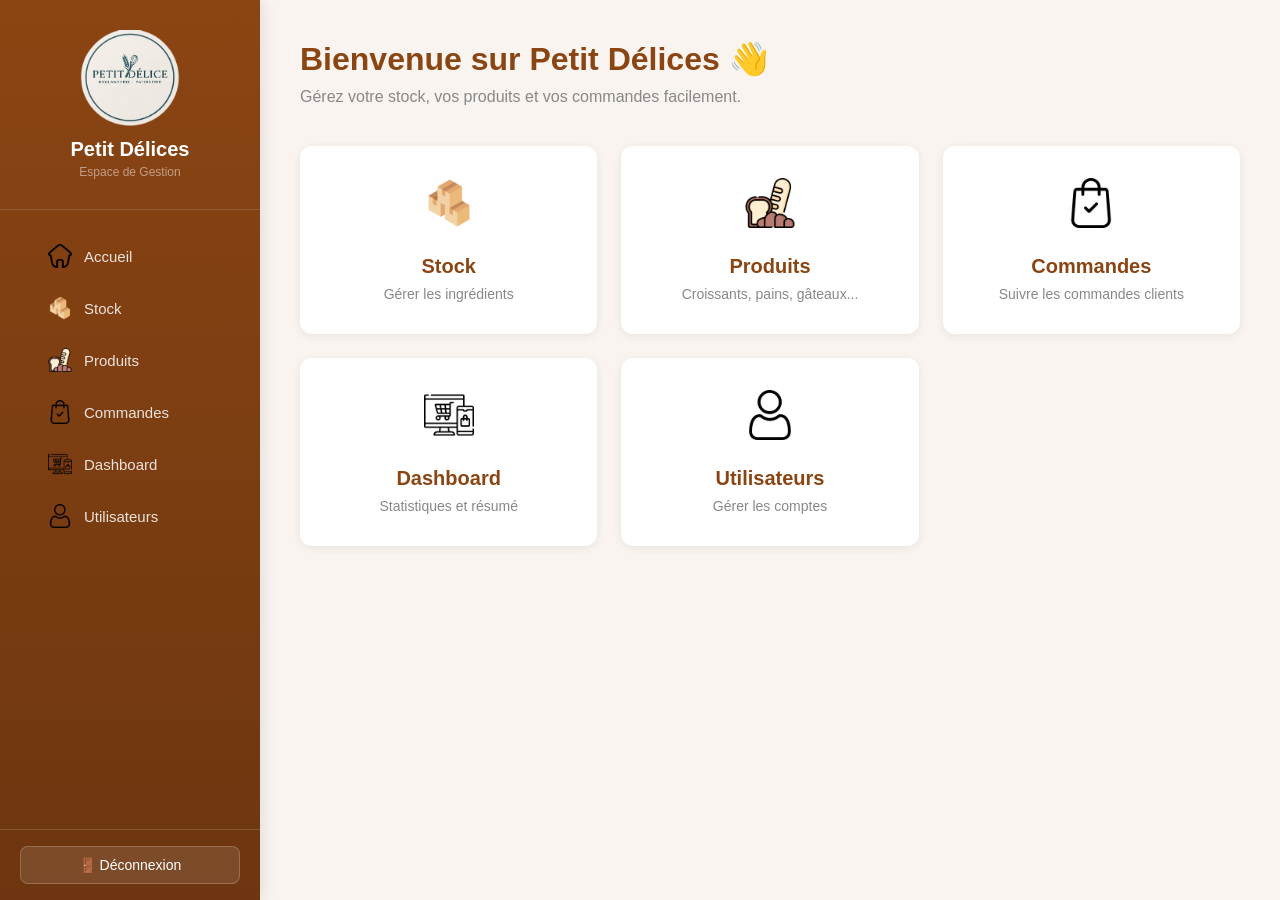
==== index.html @ 23322493 "Initial commit" ====
<!DOCTYPE html>
<html lang="fr">
<head>
  <meta charset="UTF-8">
  <meta name="viewport" content="width=device-width, initial-scale=1.0">
  <title>Petit Délices — Gestion</title>
  <link rel="stylesheet" href="style.css">
  <style>
    /* ============================================
       LAYOUT : SIDEBAR À GAUCHE
       ============================================ */
    body {
      display: flex;
      min-height: 100vh;
      margin: 0;
      background: #f9f4f0;
      font-family: 'Segoe UI', sans-serif;
    }

    /* ✅ SIDEBAR (menu à gauche) */
    .sidebar {
      width: 260px;
      background: linear-gradient(180deg, #8B4513 0%, #6d3610 100%);
      color: white;
      position: fixed;
      top: 0;
      left: 0;
      height: 100vh;
      box-shadow: 2px 0 15px rgba(0,0,0,0.1);
      display: flex;
      flex-direction: column;
      z-index: 100;
    }

    .sidebar-header {
      padding: 30px 20px;
      border-bottom: 1px solid rgba(255,255,255,0.15);
      text-align: center;
    }

    .sidebar-header .logo-img {
      max-width: 100px;
      height: auto;
      display: block;
      margin: 0 auto 12px auto;
      border-radius: 8px;
    }

    .sidebar-header .logo-text {
      font-size: 20px;
      font-weight: bold;
      color: white;
      margin-bottom: 4px;
    }

    .sidebar-header .sous-titre {
      font-size: 12px;
      color: rgba(255, 255, 255, 0.7);
    }

    .sidebar-nav {
      flex: 1;
      padding: 20px 0;
      overflow-y: auto;
    }

    .sidebar-nav a {
      display: flex;
      align-items: center;
      gap: 12px;
      padding: 14px 24px;
      color: rgba(255,255,255,0.85);
      text-decoration: none;
      font-size: 15px;
      transition: all 0.2s;
      border-left: 4px solid transparent;
    }

    .sidebar-nav a:hover {
      background: rgba(255,255,255,0.1);
      color: white;
      border-left-color: #ffd700;
    }

    .sidebar-nav a.actif {
      background: rgba(255,255,255,0.15);
      color: white;
      border-left-color: #ffd700;
      font-weight: 600;
    }

    .sidebar-nav a .icone {
      font-size: 18px;
      width: 24px;
      text-align: center;
    }

    .sidebar-footer {
      padding: 16px 20px;
      border-top: 1px solid rgba(255,255,255,0.15);
    }

    .sidebar-footer .btn-deco {
      width: 100%;
      background: rgba(255,255,255,0.1);
      border: 1px solid rgba(255,255,255,0.2);
      color: white;
      padding: 10px;
      border-radius: 8px;
      cursor: pointer;
      font-size: 14px;
      transition: background 0.2s;
    }

    .sidebar-footer .btn-deco:hover {
      background: rgba(220,53,69,0.8);
    }

    /* ✅ CONTENU PRINCIPAL (à droite de la sidebar) */
    .main-content {
      margin-left: 260px;
      flex: 1;
      padding: 40px;
      min-height: 100vh;
    }

    .main-content h1 {
      color: #8B4513;
      margin-bottom: 10px;
      font-size: 32px;
    }

    .main-content .sous-titre {
      color: #888;
      margin-bottom: 40px;
      font-size: 16px;
    }

    /* ✅ CARTES RACCOURCIS */
    .cartes {
      display: grid;
      grid-template-columns: repeat(auto-fill, minmax(250px, 1fr));
      gap: 24px;
      margin-top: 30px;
    }

    .carte {
      background: white;
      border-radius: 12px;
      padding: 30px;
      text-align: center;
      box-shadow: 0 2px 10px rgba(0,0,0,0.07);
      cursor: pointer;
      transition: all 0.3s;
      border: 2px solid transparent;
    }

    .carte:hover {
      transform: translateY(-5px);
      box-shadow: 0 8px 20px rgba(139,69,19,0.2);
      border-color: #8B4513;
    }

    .carte-icone {
      font-size: 50px;
      margin-bottom: 15px;
    }

    .carte h2 {
      color: #8B4513;
      font-size: 20px;
      margin-bottom: 8px;
    }

    .carte p {
      color: #888;
      font-size: 14px;
    }

    /* ✅ RESPONSIVE */
    @media (max-width: 768px) {
      .sidebar {
        width: 220px;
        transform: translateX(-100%);
        transition: transform 0.3s;
      }
      .sidebar.open {
        transform: translateX(0);
      }
      .main-content {
        margin-left: 0;
        padding: 20px;
      }
    }
  </style>
</head>
<body>

  <!-- ✅ SIDEBAR À GAUCHE -->
  <aside class="sidebar">
    <div class="sidebar-header">
      <img src="./images/logo.png" alt="Logo Petit Délices" class="logo-img">
      <div class="logo-text">Petit Délices</div>
      <div class="sous-titre">Espace de Gestion</div>
    </div>
    
    <nav class="sidebar-nav">
  <a href="index.html">
    <img src="images/accueil.png" alt="Accueil" class="icone-img">
    Accueil
  </a>
  <a href="pages/stock.html">
    <img src="images/stock.png" alt="Stock" class="icone-img">
    Stock
  </a>
  <a href="pages/produits.html">
    <img src="images/produits.png" alt="Produits" class="icone-img">
    Produits
  </a>
  <a href="commandes.html">
    <img src="images/commandes.png" alt="Commandes" class="icone-img">
    Commandes
  </a>
  <a href="pages/dashboard.html">
    <img src="images/dashboard.png" alt="Dashboard" class="icone-img">
    Dashboard
  </a>
  <a href="pages/utilisateurs.html">
    <img src="images/utilisateurs.png" alt="Utilisateurs" class="icone-img">
    Utilisateurs
  </a>
</nav>
    
    <div class="sidebar-footer">
      <button class="btn-deco" onclick="seDeconnecter()">🚪 Déconnexion</button>
    </div>
  </aside>

  <!-- ✅ CONTENU PRINCIPAL À DROITE -->
  <main class="main-content">
    <h1>Bienvenue sur Petit Délices 👋</h1>
    <p class="sous-titre">Gérez votre stock, vos produits et vos commandes facilement.</p>

    <!-- CARTES RACCOURCIS -->
    <div class="cartes">
      <div class="carte" onclick="window.location='pages/stock.html'">
        <div class="carte-icone">
          <img src="images/stock.png" alt="Stock" class="icone-img" style="width: 50px; height: 50px;">
        </div>
        <h2>Stock</h2>
        <p>Gérer les ingrédients</p>
      </div>

      <div class="carte" onclick="window.location='pages/produits.html'">
        <div class="carte-icone">
          <img src="images/produits.png" alt="Produits" class="icone-img" style="width: 50px; height: 50px;">
        </div>
        <h2>Produits</h2>
        <p>Croissants, pains, gâteaux...</p>
      </div>

      <div class="carte" onclick="window.location='commandes.html'">
        <div class="carte-icone">
          <img src="images/commandes.png" alt="Commandes" class="icone-img" style="width: 50px; height: 50px;">
        </div>
        <h2>Commandes</h2>
        <p>Suivre les commandes clients</p>
      </div>

      <div class="carte" onclick="window.location='pages/dashboard.html'">
        <div class="carte-icone">
          <img src="images/dashboard.png" alt="Dashboard" class="icone-img" style="width: 50px; height: 50px;">
        </div>
        <h2>Dashboard</h2>
        <p>Statistiques et résumé</p>
      </div>

      <div class="carte" onclick="window.location='pages/utilisateurs.html'">
        <div class="carte-icone">
          <img src="images/utilisateurs.png" alt="Utilisateurs" class="icone-img" style="width: 50px; height: 50px;">
        </div>
        <h2>Utilisateurs</h2>
        <p>Gérer les comptes</p>
      </div>
    </div>
  </main>
    <script src="https://cdn.socket.io/4.7.5/socket.io.min.js"></script>
<script src="config.js"></script>

  <script src="app.js"></script>
  <script>
    function seDeconnecter() {
      sessionStorage.removeItem("user");
      window.location.href = "login.html";
    }
  </script>
</body>
</html>
---- style.css ----
/* =====================
   GÉNÉRAL
===================== */
* {
  margin: 0;
  padding: 0;
  box-sizing: border-box;
}

body {
  font-family: 'Segoe UI', sans-serif;
  background-color: #fff8f0;
  color: #333;
}

/* =====================
   HEADER
===================== */
header {
  background-color: #8B4513;
  color: white;
  padding: 15px 30px;
  display: flex;
  justify-content: space-between;
  align-items: center;
}

.header-left { display:flex; align-items:center; gap:16px; }
.header-right { display:flex; align-items:center; gap:24px; }
.header-user-block { display:flex; align-items:center; gap:12px; }
.header-user { font-size:13px; opacity:0.85 }
.btn-deconnexion { background:rgba(255,255,255,0.2); border:none; color:white; padding:6px 12px; border-radius:6px; cursor:pointer; font-size:13px }
.logo-img { margin:0; max-width:100px; }

.mode-options { display:grid; grid-template-columns:1fr 1fr; gap:10px; margin-top:6px }
.mode-option { border:2px solid #ddd; background:white; border-radius:10px; padding:14px; cursor:pointer; text-align:center }
.mode-option.selected { border-color:#8B4513; background:#fdf6f0 }
.mode-icone { font-size:24px }
.mode-label { font-weight:500; font-size:14px; margin-top:4px }

.hidden { display:none !important }

.logo {
  font-size: 24px;
  font-weight: bold;
  letter-spacing: 1px;
}

nav a {
  color: white;
  text-decoration: none;
  margin-left: 20px;
  font-size: 15px;
  padding: 6px 12px;
  border-radius: 6px;
  transition: background 0.2s;
}

nav a:hover, nav a.actif {
  background-color: #a0522d;
}

/* =====================
   MAIN
===================== */
main {
  padding: 40px 30px;
}

main h1 {
  font-size: 28px;
  margin-bottom: 10px;
  color: #8B4513;
}

main p {
  color: #666;
  margin-bottom: 30px;
}

/* =====================
   CARTES
===================== */
.cartes {
  display: grid;
  grid-template-columns: repeat(auto-fit, minmax(200px, 1fr));
  gap: 20px;
  margin-top: 20px;
}

.carte {
  background: white;
  border-radius: 12px;
  padding: 30px 20px;
  text-align: center;
  cursor: pointer;
  box-shadow: 0 2px 10px rgba(0,0,0,0.08);
  transition: transform 0.2s, box-shadow 0.2s;
  border-top: 4px solid #8B4513;
}

.carte:hover {
  transform: translateY(-5px);
  box-shadow: 0 6px 20px rgba(0,0,0,0.12);
}

.carte-icone {
  font-size: 40px;
  margin-bottom: 15px;
}

.carte h2 {
  font-size: 18px;
  color: #8B4513;
  margin-bottom: 8px;
}

.carte p {
  font-size: 13px;
  color: #999;
  margin: 0;
}

/* =====================
   ALERTES
===================== */
.alerte-box {
  background: #fff3cd;
  border: 1px solid #ffc107;
  border-radius: 8px;
  padding: 15px 20px;
  margin-bottom: 20px;
  line-height: 2;
}

/* =====================
   BARRE ACTIONS
===================== */
.barre-actions {
  margin-bottom: 20px;
}

.btn-principal {
  background-color: #8B4513;
  color: white;
  border: none;
  padding: 10px 20px;
  border-radius: 8px;
  cursor: pointer;
  font-size: 15px;
  transition: background 0.2s;
}

.btn-principal:hover { background-color: #a0522d; }

.btn-annuler {
  background-color: #ccc;
  color: #333;
  border: none;
  padding: 10px 20px;
  border-radius: 8px;
  cursor: pointer;
  font-size: 15px;
  margin-left: 10px;
}

.btn-supprimer {
  background-color: #dc3545;
  color: white;
  border: none;
  padding: 6px 12px;
  border-radius: 6px;
  cursor: pointer;
}

/* =====================
   FORMULAIRE
===================== */
.formulaire {
  background: white;
  border-radius: 12px;
  padding: 25px;
  margin-bottom: 25px;
  box-shadow: 0 2px 10px rgba(0,0,0,0.08);
  max-width: 500px;
}

.formulaire h3 {
  color: #8B4513;
  margin-bottom: 20px;
}

.form-groupe {
  margin-bottom: 15px;
}

.form-groupe label {
  display: block;
  font-weight: bold;
  margin-bottom: 5px;
  color: #555;
}

.form-groupe input,
.form-groupe select {
  width: 100%;
  padding: 10px;
  border: 1px solid #ddd;
  border-radius: 6px;
  font-size: 14px;
}

.form-boutons { margin-top: 20px; }

/* =====================
   TABLEAU
===================== */
.tableau {
  width: 100%;
  border-collapse: collapse;
  background: white;
  border-radius: 12px;
  overflow: hidden;
  box-shadow: 0 2px 10px rgba(0,0,0,0.08);
}

.tableau thead {
  background-color: #8B4513;
  color: white;
}

.tableau th, .tableau td {
  padding: 14px 18px;
  text-align: left;
  border-bottom: 1px solid #f0e0d0;
}

.tableau tbody tr:hover { background-color: #fff8f0; }

.ligne-rouge { background-color: #ffe5e5 !important; }
.ligne-orange { background-color: #fff3e0 !important; }

.badge {
  padding: 4px 10px;
  border-radius: 20px;
  font-size: 13px;
  font-weight: bold;
}

.badge.vert   { background: #d4edda; color: #155724; }
.badge.orange { background: #fff3cd; color: #856404; }
.badge.rouge  { background: #f8d7da; color: #721c24; }

.input-quantite {
  width: 80px;
  padding: 6px;
  border: 1px solid #ddd;
  border-radius: 6px;
  text-align: center;
}

/* =====================
   FILTRES
===================== */
.filtres {
  display: flex;
  gap: 10px;
  margin-bottom: 20px;
  flex-wrap: wrap;
}

.btn-filtre {
  background: white;
  border: 2px solid #8B4513;
  color: #8B4513;
  padding: 8px 18px;
  border-radius: 20px;
  cursor: pointer;
  font-size: 14px;
  transition: all 0.2s;
}

.btn-filtre:hover,
.btn-filtre.actif-filtre {
  background: #8B4513;
  color: white;
}

/* =====================
   GRILLE PRODUITS
===================== */
.grille-produits {
  display: grid;
  grid-template-columns: repeat(auto-fill, minmax(300px, 1fr));
  gap: 20px;
  margin-top: 10px;
}

.carte-produit {
  background: white;
  border-radius: 12px;
  padding: 20px;
  box-shadow: 0 2px 10px rgba(0,0,0,0.08);
  border-top: 4px solid #8B4513;
  display: flex;
  flex-direction: column;
  gap: 10px;
}

.produit-icone {
  font-size: 36px;
  text-align: center;
}

.produit-info h3 {
  color: #8B4513;
  font-size: 18px;
  margin-bottom: 5px;
}

.produit-description {
  color: #999;
  font-size: 13px;
  margin-bottom: 8px;
}

.produit-details {
  display: flex;
  justify-content: space-between;
  align-items: center;
}

.produit-prix {
  font-size: 20px;
  font-weight: bold;
  color: #8B4513;
}

.produit-quantite {
  font-size: 13px;
  color: #666;
}

.produit-actions {
  display: flex;
  gap: 10px;
  margin-top: 5px;
}

.btn-modifier {
  background: #f0a500;
  color: white;
  border: none;
  padding: 7px 14px;
  border-radius: 6px;
  cursor: pointer;
  flex: 1;
}

.btn-modifier:hover { background: #d4920a; }

/* =====================
   COMMANDES
===================== */
.carte-commande {
  background: white;
  border-radius: 12px;
  padding: 20px 25px;
  margin-bottom: 15px;
  box-shadow: 0 2px 10px rgba(0,0,0,0.08);
  border-left: 5px solid #8B4513;
}

.commande-header {
  display: flex;
  justify-content: space-between;
  align-items: flex-start;
  margin-bottom: 12px;
}

.commande-header h3 { color: #333; margin-bottom: 4px; }

.commande-tel { font-size: 13px; color: #888; }

.commande-produits {
  list-style: none;
  padding: 10px 0;
  border-top: 1px solid #f0e0d0;
  border-bottom: 1px solid #f0e0d0;
  margin-bottom: 12px;
}

.commande-produits li {
  padding: 4px 0;
  font-size: 14px;
  color: #555;
}

.commande-footer {
  display: flex;
  justify-content: space-between;
  align-items: center;
  flex-wrap: wrap;
  gap: 10px;
}

.commande-total {
  font-size: 18px;
  font-weight: bold;
  color: #8B4513;
  display: block;
}

.commande-date, .commande-notes {
  font-size: 13px;
  color: #888;
  display: block;
  margin-top: 3px;
}

.commande-actions { display: flex; gap: 10px; align-items: center; }

.btn-avancer {
  background: #28a745;
  color: white;
  border: none;
  padding: 8px 14px;
  border-radius: 6px;
  cursor: pointer;
  font-size: 13px;
}

.btn-avancer:hover { background: #218838; }

.badge.bleu  { background: #cce5ff; color: #004085; }
.badge.gris  { background: #e2e3e5; color: #383d41; }

/* Formulaire commande */
.ligne-produit {
  display: flex;
  gap: 8px;
  margin-bottom: 8px;
  flex-wrap: wrap;
}

.ligne-produit .input-produit-nom  { flex: 2; min-width: 150px; padding: 8px; border: 1px solid #ddd; border-radius: 6px; }
.ligne-produit .input-produit-qte  { flex: 1; min-width: 60px;  padding: 8px; border: 1px solid #ddd; border-radius: 6px; }
.ligne-produit .input-produit-prix { flex: 1; min-width: 100px; padding: 8px; border: 1px solid #ddd; border-radius: 6px; }

.btn-ajouter-ligne {
  background: none;
  border: 2px dashed #8B4513;
  color: #8B4513;
  padding: 7px 15px;
  border-radius: 6px;
  cursor: pointer;
  margin-top: 5px;
  font-size: 13px;
}

.btn-supprimer-ligne {
  background: #dc3545;
  color: white;
  border: none;
  border-radius: 6px;
  padding: 8px 10px;
  cursor: pointer;
}

/* =====================
   DASHBOARD - STATS
===================== */
.stats-grille {
  display: grid;
  grid-template-columns: repeat(auto-fit, minmax(180px, 1fr));
  gap: 20px;
  margin-bottom: 30px;
}

.stat-carte {
  border-radius: 12px;
  padding: 20px;
  display: flex;
  align-items: center;
  gap: 15px;
  box-shadow: 0 2px 10px rgba(0,0,0,0.08);
  color: white;
}

.stat-carte.bleu   { background: #007bff; }
.stat-carte.orange { background: #fd7e14; }
.stat-carte.vert   { background: #28a745; }
.stat-carte.marron { background: #8B4513; }

.stat-icone { font-size: 36px; }

.stat-valeur {
  display: block;
  font-size: 28px;
  font-weight: bold;
  line-height: 1;
}

.stat-label {
  font-size: 13px;
  opacity: 0.85;
  margin-top: 4px;
  display: block;
}

/* =====================
   DASHBOARD - COLONNES
===================== */
.dashboard-colonnes {
  display: grid;
  grid-template-columns: 1fr 1fr;
  gap: 20px;
}

@media (max-width: 700px) {
  .dashboard-colonnes { grid-template-columns: 1fr; }
}

.dashboard-bloc {
  background: white;
  border-radius: 12px;
  padding: 20px 25px;
  box-shadow: 0 2px 10px rgba(0,0,0,0.08);
}

.dashboard-bloc h2 {
  color: #8B4513;
  margin-bottom: 15px;
  font-size: 17px;
}

/* Alertes stock */
.alerte-ligne {
  padding: 10px 14px;
  border-radius: 8px;
  margin-bottom: 8px;
  font-size: 14px;
}

.alerte-ligne.rouge  { background: #f8d7da; color: #721c24; }
.alerte-ligne.orange { background: #fff3cd; color: #856404; }

.ok-message { color: #28a745; font-weight: bold; font-size: 14px; }

/* Commandes récentes */
.commande-ligne {
  display: flex;
  justify-content: space-between;
  align-items: center;
  padding: 10px 0;
  border-bottom: 1px solid #f0e0d0;
  font-size: 14px;
}

.commande-ligne:last-child { border-bottom: none; }

.commande-ligne-date {
  display: block;
  font-size: 12px;
  color: #999;
  margin-top: 2px;
}

.commande-ligne-total {
  display: block;
  font-weight: bold;
  color: #8B4513;
  margin-top: 4px;
  font-size: 13px;
}

/* Top produits */
.top-produit-ligne {
  display: flex;
  align-items: center;
  gap: 12px;
  margin-bottom: 12px;
}

.top-rang  { font-size: 20px; width: 28px; }
.top-nom   { width: 150px; font-size: 14px; font-weight: bold; color: #333; }
.top-qte   { font-size: 13px; color: #888; width: 70px; text-align: right; }

.top-barre-container {
  flex: 1;
  background: #f0e0d0;
  border-radius: 10px;
  height: 12px;
  overflow: hidden;
}

.top-barre {
  height: 100%;
  background: #8B4513;
  border-radius: 10px;
  transition: width 0.5s ease;
}

/* =====================
   PAGE CLIENT
===================== */
.filtres-client {
  display: flex;
  gap: 10px;
  flex-wrap: wrap;
  margin-bottom: 20px;
}

.catalogue {
  display: grid;
  grid-template-columns: repeat(auto-fit, minmax(220px, 1fr));
  gap: 16px;
  margin: 20px 0;
}

.carte-client {
  background: white;
  border-radius: 12px;
  padding: 20px;
  border: 2px solid transparent;
  box-shadow: 0 2px 10px rgba(0,0,0,0.07);
  cursor: pointer;
  transition: border-color 0.2s, background 0.2s;
  position: relative;
}

.carte-client:hover { border-color: #8B4513; }
.carte-client.selectionnee { border-color: #8B4513; background: #fdf6f0; }
.carte-client.rupture { opacity: 0.5; cursor: not-allowed; }

.carte-client .produit-icone { font-size: 36px; margin-bottom: 10px; }
.carte-client h3 { color: #333; margin-bottom: 4px; font-size: 16px; }
.carte-client .prix { color: #8B4513; font-weight: bold; font-size: 18px; margin-top: 8px; }
.carte-client .dispo { font-size: 12px; margin-top: 6px; }

.badge-selection {
  position: absolute;
  top: 10px;
  right: 10px;
  background: #8B4513;
  color: white;
  border-radius: 50%;
  width: 24px;
  height: 24px;
  display: none;
  align-items: center;
  justify-content: center;
  font-size: 13px;
}

.carte-client.selectionnee .badge-selection { display: flex; }

.qte-controle {
  display: none;
  align-items: center;
  gap: 10px;
  margin-top: 12px;
}

.carte-client.selectionnee .qte-controle { display: flex; }

.btn-qte {
  background: #8B4513;
  color: white;
  border: none;
  width: 30px;
  height: 30px;
  border-radius: 50%;
  font-size: 20px;
  cursor: pointer;
  display: flex;
  align-items: center;
  justify-content: center;
  line-height: 1;
}

.btn-qte:hover { background: #7a3a10; }

.qte-valeur {
  font-weight: bold;
  font-size: 16px;
  min-width: 24px;
  text-align: center;
}

/* =====================
   PANIER FLOTTANT
===================== */
.panier-fixe {
  position: fixed;
  bottom: 24px;
  right: 24px;
  background: #8B4513;
  color: white;
  border: none;
  border-radius: 50px;
  padding: 14px 24px;
  font-size: 15px;
  cursor: pointer;
  box-shadow: 0 4px 20px rgba(139,69,19,0.4);
  display: none;
  z-index: 100;
  transition: background 0.2s;
}

.panier-fixe:hover { background: #7a3a10; }

/* =====================
   SECTION PANIER
===================== */
.section-panier {
  background: white;
  border-radius: 12px;
  padding: 24px;
  margin-top: 24px;
  box-shadow: 0 2px 10px rgba(0,0,0,0.08);
  display: none;
}

.section-panier h2 { color: #8B4513; margin-bottom: 16px; }

.ligne-panier {
  display: flex;
  justify-content: space-between;
  align-items: center;
  padding: 10px 0;
  border-bottom: 1px solid #f0e0d0;
  font-size: 14px;
  color: #444;
}

.ligne-panier:last-child { border-bottom: none; }

.total-panier {
  font-size: 20px;
  font-weight: bold;
  color: #8B4513;
  text-align: right;
  margin-top: 14px;
  padding-top: 10px;
  border-top: 2px solid #f0e0d0;
}

/* =====================
   FORMULAIRE CLIENT
===================== */
.form-commande { margin-top: 24px; }

.form-commande h3 {
  color: #555;
  margin-bottom: 16px;
  font-size: 16px;
  font-weight: 500;
}

.form-commande .form-groupe { margin-bottom: 14px; }

.form-commande label {
  display: block;
  margin-bottom: 5px;
  font-size: 13px;
  color: #666;
}

.form-commande input,
.form-commande textarea {
  width: 100%;
  padding: 10px 12px;
  border: 1px solid #ddd;
  border-radius: 8px;
  font-size: 14px;
  box-sizing: border-box;
  transition: border-color 0.2s;
}

.form-commande input:focus,
.form-commande textarea:focus {
  outline: none;
  border-color: #8B4513;
}

.btn-commander {
  width: 100%;
  background: #8B4513;
  color: white;
  border: none;
  padding: 14px;
  border-radius: 10px;
  font-size: 16px;
  cursor: pointer;
  margin-top: 12px;
  transition: background 0.2s;
}

.btn-commander:hover { background: #7a3a10; }

/* =====================
   CONFIRMATION
===================== */
.confirmation {
  display: none;
  text-align: center;
  padding: 50px 20px;
  background: white;
  border-radius: 12px;
  margin-top: 24px;
  box-shadow: 0 2px 10px rgba(0,0,0,0.08);
}

.confirmation .icone { font-size: 64px; }

.confirmation h2 {
  color: #28a745;
  margin: 16px 0 8px;
  font-size: 22px;
}

.confirmation p {
  color: #888;
  font-size: 15px;
  line-height: 1.6;
}

/* =====================
   HERO PAGE CLIENT
===================== */
.hero {
  text-align: center;
  padding: 40px 20px 24px;
}

.hero h1 {
  font-size: 28px;
  color: #8B4513;
  margin-bottom: 8px;
}

.hero p {
  color: #888;
  font-size: 15px;
}

/* =====================
   RESPONSIVE MOBILE
===================== */
@media (max-width: 600px) {
  .catalogue {
    grid-template-columns: 1fr 1fr;
    gap: 10px;
  }

  .carte-client { padding: 14px; }
  .carte-client .produit-icone { font-size: 28px; }
  .carte-client h3 { font-size: 14px; }
  .carte-client .prix { font-size: 15px; }

  .panier-fixe {
    bottom: 16px;
    right: 16px;
    padding: 12px 18px;
    font-size: 14px;
  }
}

/* =====================
   CHOIX LIVRAISON
===================== */
.choix-livraison {
  display: grid;
  grid-template-columns: 1fr 1fr;
  gap: 12px;
  margin-top: 6px;
}

.option-livraison {
  border: 2px solid #ddd;
  border-radius: 10px;
  padding: 14px;
  cursor: pointer;
  transition: border-color 0.2s, background 0.2s;
  display: flex;
  flex-direction: column;
  align-items: center;
  text-align: center;
  gap: 4px;
}

.option-livraison:hover { border-color: #8B4513; }

.option-livraison.selectionnee {
  border-color: #8B4513;
  background: #fdf6f0;
}

.livraison-icone { font-size: 28px; }

.livraison-titre {
  font-weight: 500;
  font-size: 14px;
  color: #333;
}

.livraison-desc {
  font-size: 12px;
  color: #888;
}

@media (max-width: 500px) {
  .choix-livraison { grid-template-columns: 1fr; }
}

.btn-ajouter-qte {
  background: #28a745;
  color: white;
  border: none;
  padding: 6px 10px;
  border-radius: 6px;
  cursor: pointer;
  font-size: 12px;
  margin-right: 5px;
}

.btn-ajouter-qte:hover { background: #218838; }

.btn-modifier-ing {
  background: #007bff;
  color: white;
  border: none;
  padding: 6px 10px;
  border-radius: 6px;
  cursor: pointer;
  font-size: 12px;
  margin-right: 5px;
}

.btn-modifier-ing:hover { background: #0069d9; }

/* Design des Onglets Client */
.tabs-client {
  display: flex;
  gap: 10px;
  margin-bottom: 25px;
  border-bottom: 2px solid #f0e0d0;
  padding-bottom: 10px;
}
.tab-btn {
  background: transparent;
  border: none;
  font-size: 16px;
  color: #888;
  cursor: pointer;
  padding: 10px 20px;
  border-radius: 8px;
  transition: all 0.3s ease;
}
.tab-btn:hover { background: #fdf6f0; color: #8B4513; }
.tab-btn.actif { background: #8B4513; color: white; font-weight: bold; }

/* Grille Historique */
.grille-historique {
  display: grid;
  grid-template-columns: repeat(auto-fill, minmax(300px, 1fr));
  gap: 20px;
}
.carte-historique {
  background: white;
  border-radius: 12px;
  padding: 20px;
  box-shadow: 0 4px 15px rgba(0,0,0,0.05);
  border-left: 5px solid #ccc;
  position: relative;
}
.carte-historique.statut-attente { border-left-color: #f0a500; }
.carte-historique.statut-livre { border-left-color: #28a745; }
.carte-historique.statut-annule { border-left-color: #dc3545; opacity: 0.7; }

.btn-annuler-cmd {
  background: #dc3545;
  color: white;
  border: none;
  padding: 8px 12px;
  border-radius: 6px;
  cursor: pointer;
  font-size: 13px;
  width: 100%;
  margin-top: 15px;
  display: flex;
  align-items: center;
  justify-content: center;
  gap: 8px;
}
.btn-annuler-cmd:hover { background: #c82333; }
.timer-annulation { font-weight: bold; font-family: monospace; font-size: 14px; }

/* ============================================
   LAYOUT ADMIN : SIDEBAR À GAUCHE
   ============================================ */

body.admin-layout {
  display: flex;
  min-height: 100vh;
  margin: 0;
  background: #f9f4f0;
}

/* ✅ SIDEBAR (menu à gauche) */
.sidebar {
  width: 240px;
  background: linear-gradient(180deg, #8B4513 0%, #6d3610 100%);
  color: white;
  padding: 0;
  position: fixed;
  top: 0;
  left: 0;
  height: 100vh;
  box-shadow: 2px 0 15px rgba(0,0,0,0.1);
  display: flex;
  flex-direction: column;
  z-index: 100;
}

.sidebar-header {
  padding: 24px 20px;
  border-bottom: 1px solid rgba(255,255,255,0.15);
  text-align: center;
}

.sidebar-header .logo {
  font-size: 22px;
  font-weight: bold;
  margin-bottom: 4px;
}

.sidebar-header .sous-titre {
  font-size: 12px;
  opacity: 0.7;
}

.sidebar-nav {
  flex: 1;
  padding: 20px 0;
  overflow-y: auto;
}

.sidebar-nav a {
  display: flex;
  align-items: center;
  gap: 12px;
  padding: 14px 24px;
  color: rgba(255,255,255,0.85);
  text-decoration: none;
  font-size: 15px;
  transition: all 0.2s;
  border-left: 4px solid transparent;
}

.sidebar-nav a:hover {
  background: rgba(255,255,255,0.1);
  color: white;
  border-left-color: #ffd700;
}

.sidebar-nav a.actif {
  background: rgba(255,255,255,0.15);
  color: white;
  border-left-color: #ffd700;
  font-weight: 600;
}

.sidebar-nav a .icone {
  font-size: 18px;
  width: 24px;
  text-align: center;
}
/* ✅ Icônes images dans la sidebar */
.sidebar-nav a .icone-img {
  width: 24px;
  height: 24px;
  object-fit: contain;
  flex-shrink: 0;
 /* Rend l'image blanche */
  transition: filter 0.2s;
}

.sidebar-nav a:hover .icone-img {
  filter: brightness(0) invert(1);
}

.sidebar-nav a.actif .icone-img {
  filter: brightness(0) invert(0.85) sepia(1) saturate(5) hue-rotate(10deg); /* Couleur dorée */
}
.sidebar-footer {
  padding: 16px 20px;
  border-top: 1px solid rgba(255,255,255,0.15);
}

.sidebar-footer .btn-deco {
  width: 100%;
  background: rgba(255,255,255,0.1);
  border: 1px solid rgba(255,255,255,0.2);
  color: white;
  padding: 10px;
  border-radius: 8px;
  cursor: pointer;
  font-size: 14px;
  transition: background 0.2s;
}

.sidebar-footer .btn-deco:hover {
  background: rgba(220,53,69,0.8);
}

/* ✅ CONTENU PRINCIPAL (à droite de la sidebar) */
.main-content {
  margin-left: 240px;
  flex: 1;
  padding: 30px 40px;
  min-height: 100vh;
}

.main-content h1 {
  color: #8B4513;
  margin-bottom: 8px;
  font-size: 28px;
}

.main-content .sous-titre {
  color: #888;
  margin-bottom: 30px;
  font-size: 15px;
}

/* ✅ RESPONSIVE : Sur mobile, la sidebar devient un drawer */
@media (max-width: 768px) {
  .sidebar {
    width: 220px;
    transform: translateX(-100%);
    transition: transform 0.3s;
  }
  .sidebar.open {
    transform: translateX(0);
  }
  .main-content {
    margin-left: 0;
    padding: 20px;
  }
}

/* ============================================
   STYLE DU LOGO
   ============================================ */

.logo-img {
  max-width: 140px; /* Ajuste cette valeur selon la taille de ton logo */
  height: auto;
  display: block;
  margin: 0 auto 10px auto; /* Centré avec un petit espace en dessous */
}

.sidebar-header .logo-text {
  font-size: 18px;
  font-weight: bold;
  color: white;
  text-align: center;
  margin-bottom: 4px;
}

.sidebar-header .sous-titre {
  font-size: 12px;
  color: rgba(255, 255, 255, 0.7);
  text-align: center;
}

/* Pour l'en-tête des pages clients (si différent) */
.header-client .logo-img {
  max-width: 120px;
  height: auto;
}
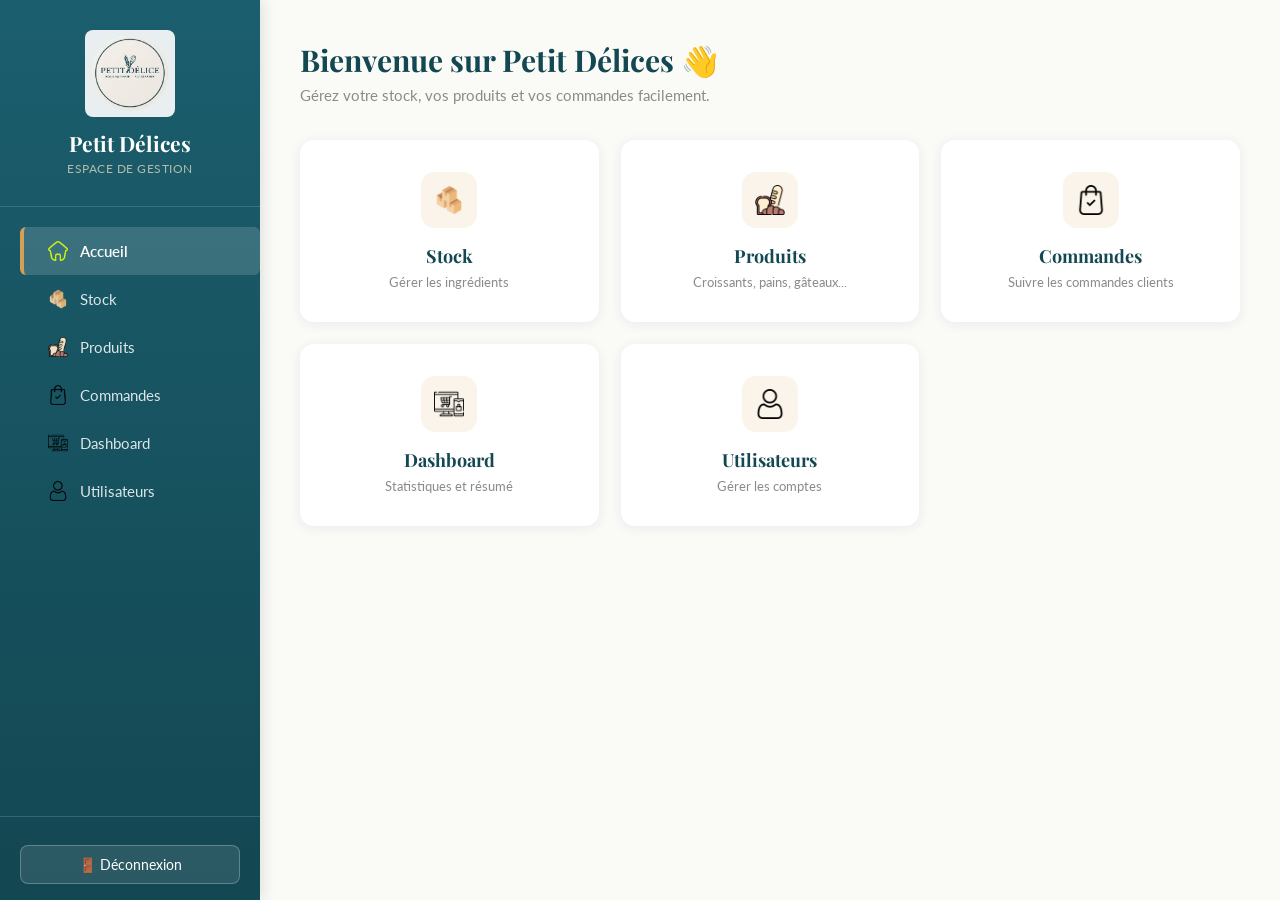
==== commit 15fa3b14: "update design" ====
--- a/index.html
+++ b/index.html
@@ -5,28 +5,101 @@
   <meta name="viewport" content="width=device-width, initial-scale=1.0">
   <title>Petit Délices — Gestion</title>
   <link rel="stylesheet" href="style.css">
+  <link href="https://fonts.googleapis.com/css2?family=Playfair+Display:wght@600;700&family=Lato:wght@400;600;700&display=swap" rel="stylesheet">
   <style>
-    /* ============================================
-       LAYOUT : SIDEBAR À GAUCHE
-       ============================================ */
+    :root {
+      --teal: #1B5E6E;
+      --teal-dark: #134752;
+      --gold: #D4A055;
+      --gold-dark: #B8843E;
+      --cream: #F5E6C8;
+      --bg: #FAFAF7;
+      --text: #2C2C2C;
+      --muted: #8A8A8A;
+    }
+
+    * { box-sizing: border-box; }
+
     body {
       display: flex;
       min-height: 100vh;
       margin: 0;
-      background: #f9f4f0;
-      font-family: 'Segoe UI', sans-serif;
-    }
-
-    /* ✅ SIDEBAR (menu à gauche) */
+      background: var(--bg);
+      font-family: 'Lato', sans-serif;
+      color: var(--text);
+    }
+
+    h1, h2 { font-family: 'Playfair Display', serif; }
+
+    /* ✅ TOPBAR MOBILE */
+    .topbar-mobile {
+      display: none;
+      align-items: center;
+      gap: 14px;
+      position: fixed;
+      top: 0; left: 0; right: 0;
+      height: 58px;
+      background: var(--teal-dark);
+      color: white;
+      padding: 0 16px;
+      z-index: 90;
+      box-shadow: 0 2px 10px rgba(0,0,0,0.15);
+    }
+
+    .btn-hamburger {
+      background: rgba(255,255,255,0.12);
+      border: 1px solid rgba(255,255,255,0.25);
+      color: white;
+      font-size: 18px;
+      width: 38px; height: 38px;
+      border-radius: 8px;
+      cursor: pointer;
+      flex-shrink: 0;
+    }
+
+    .topbar-titre {
+      font-family: 'Playfair Display', serif;
+      font-size: 17px;
+      font-weight: 700;
+      white-space: nowrap;
+      overflow: hidden;
+      text-overflow: ellipsis;
+    }
+
+    .sidebar-overlay {
+      position: fixed;
+      inset: 0;
+      background: rgba(0,0,0,0.45);
+      z-index: 95;
+      opacity: 0;
+      pointer-events: none;
+      transition: opacity 0.25s;
+    }
+    .sidebar-overlay.open { opacity: 1; pointer-events: auto; }
+
+    .btn-fermer-sidebar {
+      display: none;
+      position: absolute;
+      top: 14px; right: 14px;
+      background: rgba(255,255,255,0.12);
+      border: 1px solid rgba(255,255,255,0.25);
+      color: white;
+      width: 30px; height: 30px;
+      border-radius: 50%;
+      cursor: pointer;
+      font-size: 14px;
+      line-height: 1;
+    }
+
+    /* ✅ SIDEBAR */
     .sidebar {
       width: 260px;
-      background: linear-gradient(180deg, #8B4513 0%, #6d3610 100%);
+      background: linear-gradient(180deg, var(--teal) 0%, var(--teal-dark) 100%);
       color: white;
       position: fixed;
-      top: 0;
-      left: 0;
+      top: 0; left: 0;
       height: 100vh;
-      box-shadow: 2px 0 15px rgba(0,0,0,0.1);
+      box-shadow: 2px 0 15px rgba(0,0,0,0.12);
       display: flex;
       flex-direction: column;
       z-index: 100;
@@ -36,34 +109,32 @@
       padding: 30px 20px;
       border-bottom: 1px solid rgba(255,255,255,0.15);
       text-align: center;
-    }
-
+      position: relative;
+    }
     .sidebar-header .logo-img {
-      max-width: 100px;
+      max-width: 90px;
       height: auto;
       display: block;
       margin: 0 auto 12px auto;
       border-radius: 8px;
-    }
-
+      background: rgba(255,255,255,0.9);
+      padding: 6px;
+    }
     .sidebar-header .logo-text {
-      font-size: 20px;
-      font-weight: bold;
+      font-family: 'Playfair Display', serif;
+      font-size: 21px;
+      font-weight: 700;
       color: white;
       margin-bottom: 4px;
     }
-
     .sidebar-header .sous-titre {
       font-size: 12px;
-      color: rgba(255, 255, 255, 0.7);
-    }
-
-    .sidebar-nav {
-      flex: 1;
-      padding: 20px 0;
-      overflow-y: auto;
-    }
-
+      color: var(--cream);
+      letter-spacing: 0.5px;
+      text-transform: uppercase;
+    }
+
+    .sidebar-nav { flex: 1; padding: 20px 0; overflow-y: auto; }
     .sidebar-nav a {
       display: flex;
       align-items: center;
@@ -72,166 +143,150 @@
       color: rgba(255,255,255,0.85);
       text-decoration: none;
       font-size: 15px;
+      white-space: nowrap;
       transition: all 0.2s;
       border-left: 4px solid transparent;
     }
-
-    .sidebar-nav a:hover {
-      background: rgba(255,255,255,0.1);
-      color: white;
-      border-left-color: #ffd700;
-    }
-
-    .sidebar-nav a.actif {
-      background: rgba(255,255,255,0.15);
-      color: white;
-      border-left-color: #ffd700;
-      font-weight: 600;
-    }
-
-    .sidebar-nav a .icone {
-      font-size: 18px;
-      width: 24px;
-      text-align: center;
-    }
-
-    .sidebar-footer {
-      padding: 16px 20px;
-      border-top: 1px solid rgba(255,255,255,0.15);
-    }
-
+    .sidebar-nav a:hover { background: rgba(255,255,255,0.1); color: white; border-left-color: var(--gold); }
+    .sidebar-nav a.actif { background: rgba(255,255,255,0.15); color: white; border-left-color: var(--gold); font-weight: 600; }
+    .sidebar-nav a .icone-img { width: 20px; height: 20px; object-fit: contain; flex-shrink: 0; opacity: 0.92; }
+
+    .sidebar-footer { padding: 16px 20px; border-top: 1px solid rgba(255,255,255,0.15); }
+    .sidebar-footer .user-info { font-size: 13px; opacity: 0.9; text-align: center; margin-bottom: 12px; }
     .sidebar-footer .btn-deco {
       width: 100%;
       background: rgba(255,255,255,0.1);
-      border: 1px solid rgba(255,255,255,0.2);
+      border: 1px solid rgba(255,255,255,0.25);
       color: white;
       padding: 10px;
       border-radius: 8px;
       cursor: pointer;
       font-size: 14px;
+      font-family: 'Lato', sans-serif;
       transition: background 0.2s;
     }
-
-    .sidebar-footer .btn-deco:hover {
-      background: rgba(220,53,69,0.8);
-    }
-
-    /* ✅ CONTENU PRINCIPAL (à droite de la sidebar) */
-    .main-content {
-      margin-left: 260px;
-      flex: 1;
-      padding: 40px;
-      min-height: 100vh;
-    }
-
-    .main-content h1 {
-      color: #8B4513;
-      margin-bottom: 10px;
-      font-size: 32px;
-    }
-
-    .main-content .sous-titre {
-      color: #888;
-      margin-bottom: 40px;
-      font-size: 16px;
-    }
+    .sidebar-footer .btn-deco:hover { background: rgba(217,83,79,0.85); border-color: rgba(217,83,79,0.85); }
+
+    /* ✅ CONTENU PRINCIPAL */
+    .main-content { margin-left: 260px; flex: 1; padding: 40px; min-height: 100vh; }
+    .main-content h1 { color: var(--teal-dark); margin: 0 0 6px 0; font-size: 30px; }
+    .main-content .sous-titre { color: var(--muted); margin-bottom: 36px; font-size: 15px; }
 
     /* ✅ CARTES RACCOURCIS */
     .cartes {
       display: grid;
-      grid-template-columns: repeat(auto-fill, minmax(250px, 1fr));
-      gap: 24px;
-      margin-top: 30px;
+      grid-template-columns: repeat(auto-fill, minmax(230px, 1fr));
+      gap: 22px;
+      margin-top: 10px;
     }
 
     .carte {
       background: white;
-      border-radius: 12px;
-      padding: 30px;
+      border-radius: 14px;
+      padding: 30px 24px;
       text-align: center;
-      box-shadow: 0 2px 10px rgba(0,0,0,0.07);
+      box-shadow: 0 2px 12px rgba(27,94,110,0.08);
       cursor: pointer;
-      transition: all 0.3s;
+      transition: all 0.25s;
       border: 2px solid transparent;
     }
-
     .carte:hover {
       transform: translateY(-5px);
-      box-shadow: 0 8px 20px rgba(139,69,19,0.2);
-      border-color: #8B4513;
+      box-shadow: 0 10px 24px rgba(27,94,110,0.18);
+      border-color: var(--gold);
     }
 
     .carte-icone {
-      font-size: 50px;
-      margin-bottom: 15px;
-    }
-
-    .carte h2 {
-      color: #8B4513;
-      font-size: 20px;
-      margin-bottom: 8px;
-    }
-
-    .carte p {
-      color: #888;
-      font-size: 14px;
-    }
+      width: 56px; height: 56px;
+      margin: 0 auto 16px auto;
+      background: rgba(212,160,85,0.12);
+      border-radius: 14px;
+      display: flex;
+      align-items: center;
+      justify-content: center;
+    }
+    .carte-icone img { width: 30px; height: 30px; object-fit: contain; }
+
+    .carte h2 { color: var(--teal-dark); font-size: 18px; margin: 0 0 6px 0; }
+    .carte p { color: var(--muted); font-size: 13px; margin: 0; }
 
     /* ✅ RESPONSIVE */
     @media (max-width: 768px) {
+      .topbar-mobile { display: flex; }
+      .btn-fermer-sidebar { display: block; }
+
       .sidebar {
-        width: 220px;
+        width: 260px;
+        max-width: 80vw;
         transform: translateX(-100%);
         transition: transform 0.3s;
       }
-      .sidebar.open {
-        transform: translateX(0);
-      }
+      .sidebar.open { transform: translateX(0); }
+
       .main-content {
         margin-left: 0;
-        padding: 20px;
+        padding: 20px 16px;
+        padding-top: 78px;
       }
+    }
+
+    @media (max-width: 420px) {
+      .cartes { grid-template-columns: 1fr 1fr; gap: 14px; }
+      .carte { padding: 20px 14px; }
+      .carte h2 { font-size: 15px; }
+      .carte p { font-size: 12px; }
     }
   </style>
 </head>
 <body>
 
+  <!-- ✅ TOPBAR MOBILE -->
+  <div class="topbar-mobile">
+    <button class="btn-hamburger" onclick="toggleSidebar()" aria-label="Ouvrir le menu">☰</button>
+    <span class="topbar-titre">🥐 Petit Délices — Gestion</span>
+  </div>
+
+  <!-- ✅ OVERLAY -->
+  <div class="sidebar-overlay" id="sidebarOverlay" onclick="toggleSidebar()"></div>
+
   <!-- ✅ SIDEBAR À GAUCHE -->
-  <aside class="sidebar">
+  <aside class="sidebar" id="sidebar">
     <div class="sidebar-header">
+      <button class="btn-fermer-sidebar" onclick="toggleSidebar()" aria-label="Fermer le menu">✕</button>
       <img src="./images/logo.png" alt="Logo Petit Délices" class="logo-img">
       <div class="logo-text">Petit Délices</div>
       <div class="sous-titre">Espace de Gestion</div>
     </div>
-    
+
     <nav class="sidebar-nav">
-  <a href="index.html">
-    <img src="images/accueil.png" alt="Accueil" class="icone-img">
-    Accueil
-  </a>
-  <a href="pages/stock.html">
-    <img src="images/stock.png" alt="Stock" class="icone-img">
-    Stock
-  </a>
-  <a href="pages/produits.html">
-    <img src="images/produits.png" alt="Produits" class="icone-img">
-    Produits
-  </a>
-  <a href="commandes.html">
-    <img src="images/commandes.png" alt="Commandes" class="icone-img">
-    Commandes
-  </a>
-  <a href="pages/dashboard.html">
-    <img src="images/dashboard.png" alt="Dashboard" class="icone-img">
-    Dashboard
-  </a>
-  <a href="pages/utilisateurs.html">
-    <img src="images/utilisateurs.png" alt="Utilisateurs" class="icone-img">
-    Utilisateurs
-  </a>
-</nav>
-    
+      <a href="index.html" class="actif">
+        <img src="images/accueil.png" alt="Accueil" class="icone-img">
+        Accueil
+      </a>
+      <a href="pages/stock.html">
+        <img src="images/stock.png" alt="Stock" class="icone-img">
+        Stock
+      </a>
+      <a href="pages/produits.html">
+        <img src="images/produits.png" alt="Produits" class="icone-img">
+        Produits
+      </a>
+      <a href="commandes.html">
+        <img src="images/commandes.png" alt="Commandes" class="icone-img">
+        Commandes
+      </a>
+      <a href="pages/dashboard.html">
+        <img src="images/dashboard.png" alt="Dashboard" class="icone-img">
+        Dashboard
+      </a>
+      <a href="pages/utilisateurs.html">
+        <img src="images/utilisateurs.png" alt="Utilisateurs" class="icone-img">
+        Utilisateurs
+      </a>
+    </nav>
+
     <div class="sidebar-footer">
+      <div class="user-info" id="header-user"></div>
       <button class="btn-deco" onclick="seDeconnecter()">🚪 Déconnexion</button>
     </div>
   </aside>
@@ -244,55 +299,64 @@
     <!-- CARTES RACCOURCIS -->
     <div class="cartes">
       <div class="carte" onclick="window.location='pages/stock.html'">
-        <div class="carte-icone">
-          <img src="images/stock.png" alt="Stock" class="icone-img" style="width: 50px; height: 50px;">
-        </div>
+        <div class="carte-icone"><img src="images/stock.png" alt="Stock"></div>
         <h2>Stock</h2>
         <p>Gérer les ingrédients</p>
       </div>
 
       <div class="carte" onclick="window.location='pages/produits.html'">
-        <div class="carte-icone">
-          <img src="images/produits.png" alt="Produits" class="icone-img" style="width: 50px; height: 50px;">
-        </div>
+        <div class="carte-icone"><img src="images/produits.png" alt="Produits"></div>
         <h2>Produits</h2>
         <p>Croissants, pains, gâteaux...</p>
       </div>
 
       <div class="carte" onclick="window.location='commandes.html'">
-        <div class="carte-icone">
-          <img src="images/commandes.png" alt="Commandes" class="icone-img" style="width: 50px; height: 50px;">
-        </div>
+        <div class="carte-icone"><img src="images/commandes.png" alt="Commandes"></div>
         <h2>Commandes</h2>
         <p>Suivre les commandes clients</p>
       </div>
 
       <div class="carte" onclick="window.location='pages/dashboard.html'">
-        <div class="carte-icone">
-          <img src="images/dashboard.png" alt="Dashboard" class="icone-img" style="width: 50px; height: 50px;">
-        </div>
+        <div class="carte-icone"><img src="images/dashboard.png" alt="Dashboard"></div>
         <h2>Dashboard</h2>
         <p>Statistiques et résumé</p>
       </div>
 
       <div class="carte" onclick="window.location='pages/utilisateurs.html'">
-        <div class="carte-icone">
-          <img src="images/utilisateurs.png" alt="Utilisateurs" class="icone-img" style="width: 50px; height: 50px;">
-        </div>
+        <div class="carte-icone"><img src="images/utilisateurs.png" alt="Utilisateurs"></div>
         <h2>Utilisateurs</h2>
         <p>Gérer les comptes</p>
       </div>
     </div>
   </main>
-    <script src="https://cdn.socket.io/4.7.5/socket.io.min.js"></script>
-<script src="config.js"></script>
-
+
+  <script src="https://cdn.socket.io/4.7.5/socket.io.min.js"></script>
+  <script src="config.js"></script>
   <script src="app.js"></script>
   <script>
+    // Afficher le nom de l'utilisateur connecté (si dispo)
+    let user = JSON.parse(sessionStorage.getItem("user") || "null");
+    if (user && user.nom) {
+      document.getElementById("header-user").textContent = `👋 ${user.nom}`;
+    }
+
     function seDeconnecter() {
       sessionStorage.removeItem("user");
       window.location.href = "login.html";
     }
+
+    // ✅ Menu mobile : ouvrir/fermer la sidebar
+    function toggleSidebar() {
+      document.getElementById("sidebar").classList.toggle("open");
+      document.getElementById("sidebarOverlay").classList.toggle("open");
+    }
+
+    document.querySelectorAll(".sidebar-nav a").forEach(lien => {
+      lien.addEventListener("click", () => {
+        document.getElementById("sidebar").classList.remove("open");
+        document.getElementById("sidebarOverlay").classList.remove("open");
+      });
+    });
   </script>
 </body>
 </html>
